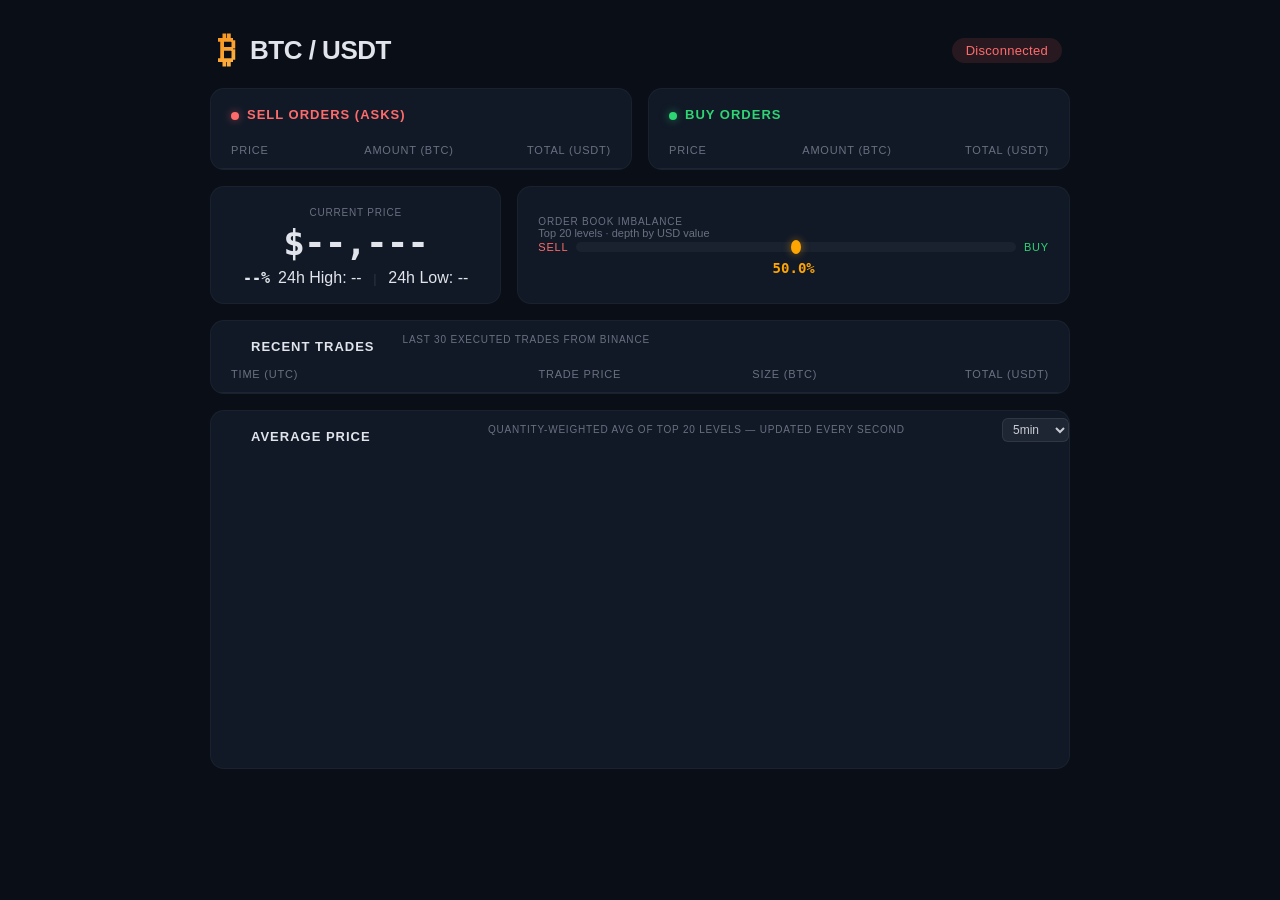
==== index.html @ c37ba162 "Changing folder structure" ====
<!DOCTYPE html>
<html lang="en">
<head>
    <meta charset="UTF-8">
    <meta name="viewport" content="width=device-width, initial-scale=1.0">
    <title>BTC / USDT — Order Book</title>
    <link rel="stylesheet" href="style.css">
</head>

<body>
<div class="container">

    <header>
        <div class="logo">
            <span class="logo-btc">₿</span>
            <h1>BTC / USDT</h1>
        </div>
        <div id="status" class="status disconnected">Connecting…</div>
    </header>

    <div class="orderbook">

        <div class="side asks-side">
            <h2><span class="dot ask-dot"></span>Sell Orders (Asks)</h2>
            <table>
                <thead>
                    <tr>
                        <th class="price-col">Price</th>
                        <th class="amount-col">Amount (BTC)</th>
                        <th class="total-col no-total">Total (USDT)</th>
                    </tr>
                </thead>
                <tbody id="asks"></tbody>
            </table>
        </div>

        <div class="side bids-side">
            <h2><span class="dot bid-dot"></span>Buy Orders</h2>
            <table>
                <thead>
                    <tr>
                        <th class="price-col">Price</th>
                        <th class="amount-col">Amount (BTC)</th>
                        <th class="total-col no-total">Total (USDT)</th>
                    </tr>
                </thead>
                <tbody id="bids"></tbody>
            </table>
        </div>

    </div>

    <!-- Info box + imbalance bar -->
    <div class="price-strip">
        <div class="price-box" id="priceBox">
            <span class="box-title">Current Price</span>
            <span class="price-current" id="currentPrice">$--,---</span>
            <div class="price-meta">
                <span class="price-change" id="priceChange">--%</span>
                <!-- High / Low hidden on mobile — revealed via "Details" -->
                <span class="price-details" id="priceHigh">24h High: --</span>
                <span class="price-divider">&nbsp;|&nbsp;</span>
                <span class="price-details" id="priceLow">24h Low: --</span>
            </div>
            <!-- Mobile-only toggle for high/low (visible only ≤640px) -->
            <button class="details-btn" id="detailsBtn">Details</button>
        </div>
        <div class="imbalance-box">
            <span class="box-title squeeze">Order Book Imbalance</span>
            <p class="imbalance-subtitle">Top 20 levels · depth by USD value</p>
            <div class="imbalance-bar-wrap">
                <span class="imbalance-label sell-label">Sell</span>
                <div class="imbalance-bar-track">
                    <div class="imbalance-bar-fill" id="imbalanceFill"></div>
                </div>
                <span class="imbalance-label buy-label">Buy</span>
            </div>
            <div class="imbalance-pct-wrap"><span class="imbalance-pct" id="imbalancePct">50.0%</span></div>
        </div>
    </div>

    <!-- Recent trades panel -->
    <div class="trades-panel">
        <div class="trades-header">
            <h2 class="panel-heading">Recent Trades</h2>
            <span class="box-title squeeze">Last 30 executed trades from Binance</span>
        </div>
        <div class="trades-scroll">
            <table>
                <thead>
                    <tr>
                        <th class="time-col">Time (UTC)</th>
                        <th class="price-col">Trade Price</th>
                        <th class="amount-col">Size (BTC)</th>
                        <th class="total-col no-total">Total (USDT)</th>
                    </tr>
                </thead>
                <tbody id="trades"></tbody>
            </table>
        </div>
        <div class="whale-overlay" id="whaleOverlay">
            <div class="whale-row fade-in" id="whaleRow">
                <span class="whale-label" id="whaleLabel">WHALE</span>
                <span class="whale-side-indicator" id="whaleSide"></span>
                <span class="whale-time" id="whaleTime"></span>
                <span class="whale-price" id="whalePrice"></span>
                <span class="whale-amount" id="whaleAmount"></span>
                <span class="whale-total" id="whaleTotal"></span>
            </div>
        </div>
    </div>

    <div class="chart-panel">
        <div class="chart-header">
            <h2 class="panel-heading">Average Price</h2>
            <span class="box-title squeeze">Quantity-weighted avg of top 20 levels — updated every second</span>
            <select id="time-window" class="time-select">
                <option value="30">30s</option>
                <option value="60">1min</option>
                <option value="300" selected>5min</option>
                <option value="600">10min</option>
                <option value="1800">30min</option>
                <option value="3600">1h</option>
            </select>
        </div>
        <canvas id="chart"></canvas>
    </div>

</div>

<script src="app.js"></script>
</body>
</html>
---- style.css ----
/* ── Reset & base ─────────────────────────────────────── */
*, *::before, *::after { box-sizing: border-box; margin: 0; padding: 0; }

body {
    font-family: -apple-system, BlinkMacSystemFont, "Segoe UI", Roboto, "Helvetica Neue", Arial, sans-serif;
    background: #0a0e17;
    color: #e1e4ea;
    min-height: 100vh;
    display: flex;
    justify-content: center;
    padding: 32px 16px;
    -webkit-font-smoothing: antialiased;
}

/* ── Container ────────────────────────────────────────── */
.container { max-width: 860px; width: 100%; }

/* ── Header ───────────────────────────────────────────── */
header {
    display: flex;
    justify-content: space-between;
    align-items: center;
    margin-bottom: 20px;
    padding: 0 8px;
}

.logo {
    display: flex;
    align-items: center;
    gap: 14px;
}

.logo-btc {
    font-size: 36px;
    color: #f7931a;
    line-height: 1;
    font-weight: 700;
    background: linear-gradient(135deg, #f7931a, #ffb347);
    -webkit-background-clip: text;
    -webkit-text-fill-color: transparent;
}

h1 {
    font-size: 26px;
    font-weight: 600;
    color: #e1e4ea;
    letter-spacing: -0.5px;
}

/* ── Status badge ─────────────────────────────────────── */
.status {
    font-size: 13px;
    padding: 5px 14px;
    border-radius: 99px;
    font-weight: 500;
    letter-spacing: 0.3px;
}

.status.connected {
    background: rgba(46, 213, 115, 0.12);
    color: #2ed573;
}

.status.disconnected {
    background: rgba(255, 107, 107, 0.12);
    color: #ff6b6b;
}

/* ── Order book layout ────────────────────────────────── */
.orderbook {
    display: flex;
    gap: 16px;
}

.side {
    flex: 1;
    background: #111927;
    border-radius: 14px;
    overflow: hidden;
    border: 1px solid rgba(255,255,255,0.04);
}

.side h2 {
    font-size: 13px;
    font-weight: 600;
    text-transform: uppercase;
    letter-spacing: 1px;
    padding: 18px 20px 12px;
    margin: 0;
}

.asks-side h2 { color: #ff6b6b; }
.bids-side h2 { color: #2ed573; }

.dot {
    display: inline-block;
    width: 8px; height: 8px;
    border-radius: 50%;
    margin-right: 8px;
    vertical-align: middle;
}

.ask-dot { background: #ff6b6b; box-shadow: 0 0 8px rgba(255,107,107,0.5); }
.bid-dot { background: #2ed573; box-shadow: 0 0 8px rgba(46,213,115,0.5); }

/* ── Table ────────────────────────────────────────────── */
table {
    width: 100%;
    border-collapse: collapse;
}

thead th {
    font-size: 11px;
    font-weight: 500;
    text-transform: uppercase;
    letter-spacing: 0.8px;
    color: #6b7080;
    padding: 10px 20px 12px;
    text-align: right;
    border-bottom: 1px solid rgba(255,255,255,0.05);
}

thead th:first-child { text-align: left; }

tbody tr {
    transition: background 0.15s ease;
    cursor: default;
}

tbody tr:hover { background: rgba(255,255,255,0.03); }

td {
    font-family: "SF Mono", "Fira Code", "Cascadia Code", monospace;
    font-size: 13px;
    padding: 7px 20px;
    text-align: right;
    position: relative;
}

td:first-child { text-align: left; }

/* ── Depth bar inside price cell ──────────────────────── */
.price-cell { position: relative; overflow: hidden; }

.depth-bar {
    position: absolute;
    top: 0; bottom: 0;
    left: 0;
    opacity: 0.07;
    pointer-events: none;
    transition: width 150ms ease;
}

.asks-side .depth-bar { background: #ff6b6b; }
.bids-side .depth-bar { background: #2ed573; }

/* ── Price / amount styling ───────────────────────────── */
td.price-cell span {
    position: relative;
    z-index: 1;
}

.asks-side td.price-cell span { color: #ff6b6b; font-weight: 500; }
.bids-side td.price-cell span { color: #2ed573; font-weight: 500; }

td.amount-cell, td.total-cell { color: #c9ccd4; }

/* ── Box titles & subtitles ─────────────────────────────── */
.box-title {
    display: block;
    font-size: 10px;
    text-transform: uppercase;
    letter-spacing: 0.8px;
    color: #6b7080;
    margin-bottom: 4px;
}

.imbalance-subtitle {
    display: block;
    font-size: 11px;
    color: #6b7080;
    margin-bottom: 2px;
}

/* ── Box-title inline variant ─────────────────────────── */
.squeeze {
    display: inline;
    margin-bottom: 0;
}

/* ── Price strip (info box + imbalance) ─────────────── */
.price-strip {
    display: flex;
    gap: 16px;
    align-items: stretch;
    margin-top: 16px;
}

.price-box {
    flex: 0 0 auto;
    text-align: center;
    padding: 20px 32px 16px;
    background: #111927;
    border-radius: 14px;
    border: 1px solid rgba(255,255,255,0.04);
    min-width: 260px;
}

.price-current {
    display: block;
    font-size: 36px;
    font-weight: 700;
    font-family: "SF Mono", "Fira Code", "Cascadia Code", monospace;
    color: #e1e4ea;
    letter-spacing: -1px;
}

.price-current.up   { color: #2ed573; }
.price-current.down { color: #ff6b6b; }

.price-meta {
    display: flex;
    align-items: center;
    justify-content: center;
    gap: 8px;
    margin-top: 6px;
}

.price-change { font-size: 15px; font-weight: 600; font-family: "SF Mono", monospace; }
.price-divider { color: rgba(255,255,255,0.12); font-size: 13px; user-select: none; }
.price-hl      { font-size: 13px; color: #c9ccd4; font-family: "SF Mono", monospace; }

/* Imbalance bar */
.imbalance-box {
    flex: 1;
    display: flex;
    flex-direction: column;
    justify-content: center;
    padding: 18px 20px 16px;
    background: #111927;
    border-radius: 14px;
    border: 1px solid rgba(255,255,255,0.04);
}

.imbalance-bar-wrap {
    display: flex;
    align-items: center;
    gap: 8px;
    justify-content: center;
}

.imbalance-label { font-size: 11px; text-transform: uppercase; letter-spacing: 0.8px; color: #6b7080; white-space: nowrap; }
.buy-label       { color: #2ed573 !important; }
.sell-label      { color: #ff6b6b !important; }

.imbalance-bar-track {
    flex: 1;
    height: 10px;
    background: rgba(255,255,255,0.04);
    border-radius: 99px;
    overflow: visible;
    position: relative;      /* so the dot can be absolutely positioned */
}

.imbalance-bar-fill {
    height: 14px;
    width: 10px;
    border-radius: 50%;
    background: #ffa502;
    position: absolute;
    left: var(--pos, 50%);   /* 0% = Sell side (left), 100% = Buy side (right) */
    top: 50%;
    margin-top: -7px;        /* half of height to center vertically */
    margin-left: -5px;       /* half of width to center horizontally */
    box-shadow: 0 0 8px rgba(255,165,2,0.5);
    transition: left 300ms ease, background 300ms ease;
}

.imbalance-pct-wrap {
    text-align: center;
    margin-top: 6px;
}

.imbalance-pct {
    font-size: 14px;
    font-weight: 700;
    font-family: "SF Mono", monospace;
    color: #ffa502;
    white-space: nowrap;
}

/* ── Recent trades panel ────────────────────────────────── */
.trades-panel {
    position: relative;
    margin-top: 16px;
    background: #111927;
    border-radius: 14px;
    overflow: hidden;
    border: 1px solid rgba(255,255,255,0.04);
}

.panel-heading {
    font-size: 13px;
    font-weight: 600;
    text-transform: uppercase;
    letter-spacing: 1px;
    padding: 18px 20px 4px;
    margin: 0;
}

.trades-header {
    display: flex;
    align-items: center;
    gap: 8px;
    padding-left: 20px;
}

.trades-panel table { width: 100%; border-collapse: collapse; }

/* Trades-panel column overrides — scoped selectors avoid leaking globally */
.trades-panel .time-col   { font-size: 11px; color: #6b7080; padding-left: 20px !important; }
.trades-panel .amount-col { cursor: default; }
.trades-panel .total-col  { color: #6b7080; }

/* Trades panel first column alignment */
.trades-panel td:first-child,
.trades-panel thead th:first-child { text-align: left; }

.trades-panel tbody tr { cursor: default; }
.trades-panel tbody tr:hover { background: rgba(255,255,255,0.03); }

/* Color-code trade rows */
.trades-panel .ask td.price-cell span { color: #ff6b6b; font-weight: 500; }
.trades-panel .bid td.price-cell span { color: #2ed573; font-weight: 500; }

/* ── Whale overlay ─────────────────────────────────────── */
.whale-overlay {
    position: absolute;
    top: 48px;   /* just below .trades-header */
    left: 16px;
    right: 16px;
    pointer-events: none;
    z-index: 10;
    opacity: 0;
    transition: opacity 300ms ease;
}

.whale-row {
    display: flex;
    align-items: center;
    justify-content: space-between;
    padding: 8px 16px;
    background: linear-gradient(135deg, #f7931a 0%, #e8850f 100%);
    border-radius: 10px;
    color: #fff;
    font-size: 12px;
    font-family: "SF Mono", "Fira Code", monospace;
    box-shadow: 0 4px 20px rgba(247, 147, 26, 0.35);
    gap: 12px;
}

.whale-row.fade-in { animation: whale-fade-in 300ms ease-out both; }
.whale-row.fading-out { animation: whale-fade-out 1500ms ease-in both; }

@keyframes whale-fade-in {
    from { opacity: 0; transform: translateY(-8px); }
    to   { opacity: 1; transform: translateY(0); }
}

@keyframes whale-fade-out {
    from { opacity: 1; }
    to   { opacity: 0; }
}

.whale-label {
    font-size: 10px;
    font-weight: 800;
    letter-spacing: 1.2px;
    padding: 3px 6px;
    border-radius: 4px;
    background: rgba(255,255,255,0.2);
}

.whale-col { flex: 0 0 auto; text-align: center; }
.whale-time { color: rgba(255,255,255,0.6); font-size: 11px; white-space: nowrap; }
.whale-price, .whale-total, .whale-amount { font-weight: 600; }

/* Scrollable trades area */
.trades-scroll {
    max-height: 420px;
    overflow-y: auto;
}

/* Custom scrollbar for trades */
.trades-scroll::-webkit-scrollbar { width: 6px; }
.trades-scroll::-webkit-scrollbar-track { background: transparent; }
.trades-scroll::-webkit-scrollbar-thumb { background: rgba(255,255,255,0.1); border-radius: 3px; }
.trades-scroll::-webkit-scrollbar-thumb:hover { background: rgba(255,255,255,0.2); }

/* ── Chart panel ──────────────────────────────────────── */
.chart-panel {
    margin-top: 16px;
    background: #111927;
    border-radius: 14px;
    overflow: hidden;
    border: 1px solid rgba(255,255,255,0.04);
}

/* ── Chart header ─────────────────────────────────────── */
.chart-header {
    display: flex;
    justify-content: space-between;
    align-items: center;
    gap: 10px;
    padding-left: 20px;
    flex-wrap: wrap;
}

.time-select {
    background: rgba(255,255,255,0.06);
    color: #c9ccd4;
    border: 1px solid rgba(255,255,255,0.08);
    border-radius: 6px;
    padding: 3px 6px;
    font-size: 12px;
    font-family: inherit;
    cursor: pointer;
}

.time-select:hover { background: rgba(255,255,255,0.1); }
.time-select:focus { outline: none; border-color: rgba(255,255,255,0.2); }

.chart-label-asks { color: #ff6b6b; }
.chart-label-bids { color: #2ed573; margin-left: 4px; }

#chart {
    display: block;
    width: 100%;
    height: 320px;
}

/* ── Responsive (mobile ≤640px) ───────────────────────── */
@media (max-width: 640px) {

    /* Hide total columns on small screens */
    table th.no-total,
    table td.no-total   { display: none !important; }

    /* Order book — stack sides */
    .orderbook { flex-direction: column; }
    .side h2   { padding: 14px 16px 8px !important; }

    /* Tighter table cells */
    td, thead th      { padding-left: 10px !important; padding-right: 10px !important; font-size: 12px; }

    /* Price box — shrink price & show Details button */
    .price-strip       { flex-direction: column; align-items: stretch; }
    .price-box         { min-width: auto; text-align: center; padding: 16px 16px 12px; }
    .price-current     { font-size: 30px; letter-spacing: -0.5px; }

    /* Price details hidden until user taps "Details" */
    .price-details      { display: none; }
    .price-box.expanded .price-details { display: inline; }
    .price-box.expanded .price-divider  { display: inline; }

    /* Details toggle button (visible on mobile via @media) */
    .details-btn {
        display: block;
        margin-top: 8px;
        padding: 6px 16px;
        font-size: 12px;
        font-family: inherit;
        font-weight: 500;
        color: #c9ccd4;
        background: rgba(255,255,255,0.06);
        border: 1px solid rgba(255,255,255,0.1);
        border-radius: 6px;
        cursor: pointer;
    }
    .details-btn:active { background: rgba(255,255,255,0.12); }

    /* Imbalance bar — stack, shrink */
    .imbalance-box     { padding: 14px 16px 12px; }
    .imbalance-subtitle  { font-size: 10px; margin-bottom: 1px; }
    .imbalance-pct       { font-size: 13px; }

    /* Trades panel — tighter */
    .trades-scroll     { max-height: 280px; }
    .trades-header,
    .chart-header      { flex-direction: column; align-items: flex-start; gap: 2px !important; padding-left: 16px; }

    /* Whale overlay — tighter for mobile */
    .whale-overlay     { top: 44px; left: 8px; right: 8px; }
    .whale-row         { font-size: 10px; padding: 6px 10px; gap: 8px; }

    /* Chart */
    #chart             { height: 240px; }
}

/* ── Hide Details button on desktop (always) ──────────── */
.details-btn { display: none; }
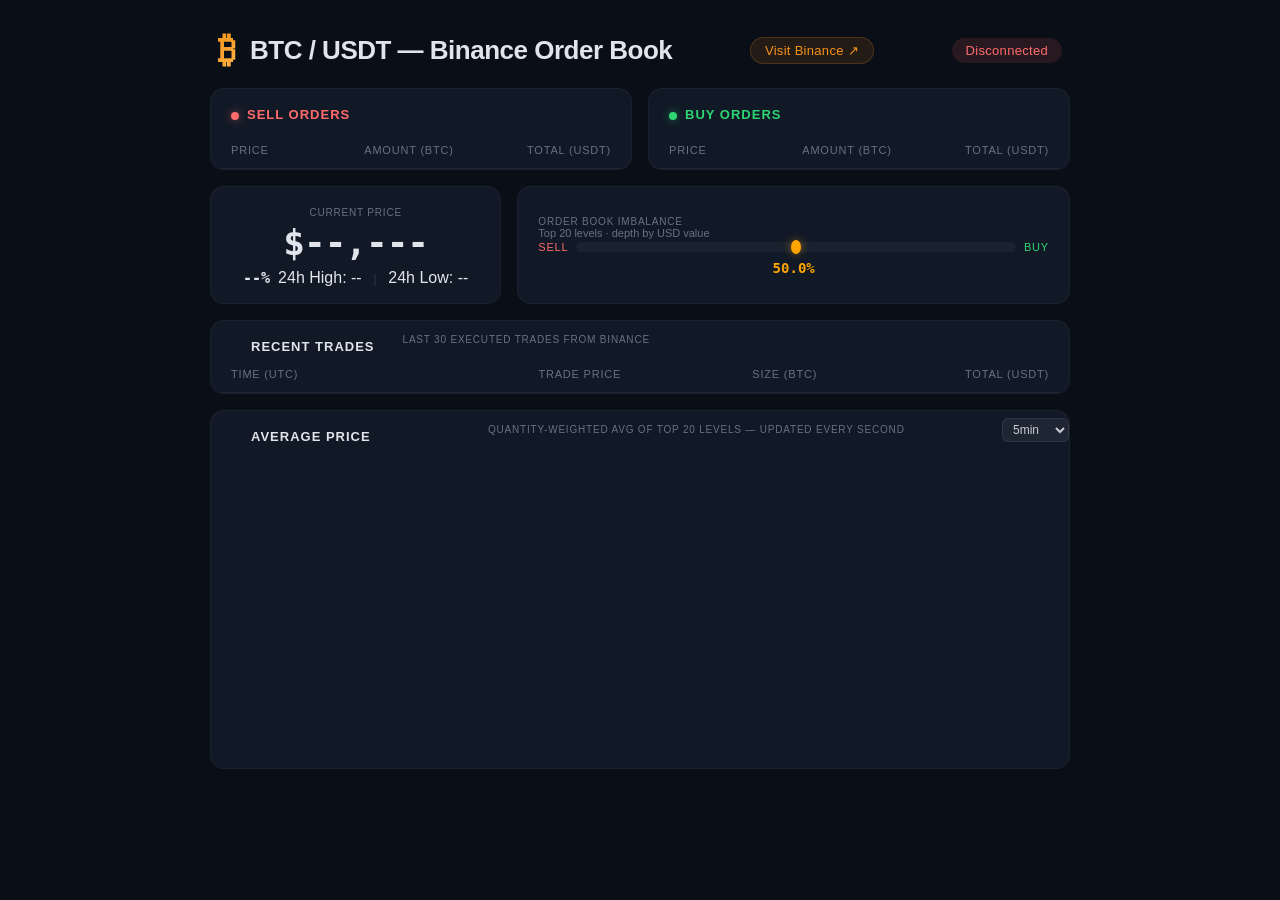
==== commit b71b40fb: "Final improvements" ====
--- a/index.html
+++ b/index.html
@@ -3,7 +3,8 @@
 <head>
     <meta charset="UTF-8">
     <meta name="viewport" content="width=device-width, initial-scale=1.0">
-    <title>BTC / USDT — Order Book</title>
+    <title>BTC / USDT — Live Order Book & Price Chart (Binance)</title>
+    <link rel="icon" type="image/svg+xml" href="data:image/svg+xml,<svg xmlns='http://www.w3.org/2000/svg' viewBox='0 0 64 64'><rect width='64' height='64' rx='12' fill='%23f7931a'/><text x='32' y='48' font-size='44' font-family='monospace' font-weight='bold' text-anchor='middle' fill='white'>B</text></svg>">
     <link rel="stylesheet" href="style.css">
 </head>
 
@@ -13,21 +14,22 @@
     <header>
         <div class="logo">
             <span class="logo-btc">₿</span>
-            <h1>BTC / USDT</h1>
+            <h1>BTC / USDT — Binance Order Book</h1>
         </div>
+        <a href="https://www.binance.com/en/trade/BTC_USDT" target="_blank" rel="noopener" class="link-badge" id="binanceLink">Visit Binance ↗</a>
         <div id="status" class="status disconnected">Connecting…</div>
     </header>
 
     <div class="orderbook">
 
         <div class="side asks-side">
-            <h2><span class="dot ask-dot"></span>Sell Orders (Asks)</h2>
+            <h2><span class="dot ask-dot"></span>Sell Orders</h2>
             <table>
                 <thead>
                     <tr>
                         <th class="price-col">Price</th>
                         <th class="amount-col">Amount (BTC)</th>
-                        <th class="total-col no-total">Total (USDT)</th>
+                        <th class="total-col">Total (USDT)</th>
                     </tr>
                 </thead>
                 <tbody id="asks"></tbody>
@@ -41,7 +43,7 @@
                     <tr>
                         <th class="price-col">Price</th>
                         <th class="amount-col">Amount (BTC)</th>
-                        <th class="total-col no-total">Total (USDT)</th>
+                        <th class="total-col">Total (USDT)</th>
                     </tr>
                 </thead>
                 <tbody id="bids"></tbody>
@@ -92,7 +94,7 @@
                         <th class="time-col">Time (UTC)</th>
                         <th class="price-col">Trade Price</th>
                         <th class="amount-col">Size (BTC)</th>
-                        <th class="total-col no-total">Total (USDT)</th>
+                        <th class="total-col">Total (USDT)</th>
                     </tr>
                 </thead>
                 <tbody id="trades"></tbody>
--- a/style.css
+++ b/style.css
@@ -64,6 +64,22 @@
 .status.disconnected {
     background: rgba(255, 107, 107, 0.12);
     color: #ff6b6b;
+}
+
+/* ── Binance link badge ──────────────────────────────── */
+.link-badge {
+    font-size: 13px;
+    padding: 5px 14px;
+    border-radius: 99px;
+    font-weight: 500;
+    color: #f7931a;
+    background: rgba(247, 147, 26, 0.1);
+    border: 1px solid rgba(247, 147, 26, 0.2);
+    text-decoration: none;
+    letter-spacing: 0.3px;
+}
+.link-badge:hover {
+    background: rgba(247, 147, 26, 0.18);
 }
 
 /* ── Order book layout ────────────────────────────────── */
@@ -228,8 +244,6 @@
 
 .price-change { font-size: 15px; font-weight: 600; font-family: "SF Mono", monospace; }
 .price-divider { color: rgba(255,255,255,0.12); font-size: 13px; user-select: none; }
-.price-hl      { font-size: 13px; color: #c9ccd4; font-family: "SF Mono", monospace; }
-
 /* Imbalance bar */
 .imbalance-box {
     flex: 1;
@@ -381,7 +395,6 @@
     background: rgba(255,255,255,0.2);
 }
 
-.whale-col { flex: 0 0 auto; text-align: center; }
 .whale-time { color: rgba(255,255,255,0.6); font-size: 11px; white-space: nowrap; }
 .whale-price, .whale-total, .whale-amount { font-weight: 600; }
 
@@ -430,8 +443,6 @@
 .time-select:hover { background: rgba(255,255,255,0.1); }
 .time-select:focus { outline: none; border-color: rgba(255,255,255,0.2); }
 
-.chart-label-asks { color: #ff6b6b; }
-.chart-label-bids { color: #2ed573; margin-left: 4px; }
 
 #chart {
     display: block;
@@ -441,10 +452,6 @@
 
 /* ── Responsive (mobile ≤640px) ───────────────────────── */
 @media (max-width: 640px) {
-
-    /* Hide total columns on small screens */
-    table th.no-total,
-    table td.no-total   { display: none !important; }
 
     /* Order book — stack sides */
     .orderbook { flex-direction: column; }
@@ -477,7 +484,7 @@
         border-radius: 6px;
         cursor: pointer;
     }
-    .details-btn:active { background: rgba(255,255,255,0.12); }
+    .details-btn:hover { background: rgba(255,255,255,0.12); }
 
     /* Imbalance bar — stack, shrink */
     .imbalance-box     { padding: 14px 16px 12px; }
@@ -493,8 +500,9 @@
     .whale-overlay     { top: 44px; left: 8px; right: 8px; }
     .whale-row         { font-size: 10px; padding: 6px 10px; gap: 8px; }
 
-    /* Chart */
+    /* Chart — tighter x-axis labels */
     #chart             { height: 240px; }
+    .time-select       { font-size: 11px; padding: 2px 4px; }
 }
 
 /* ── Hide Details button on desktop (always) ──────────── */
